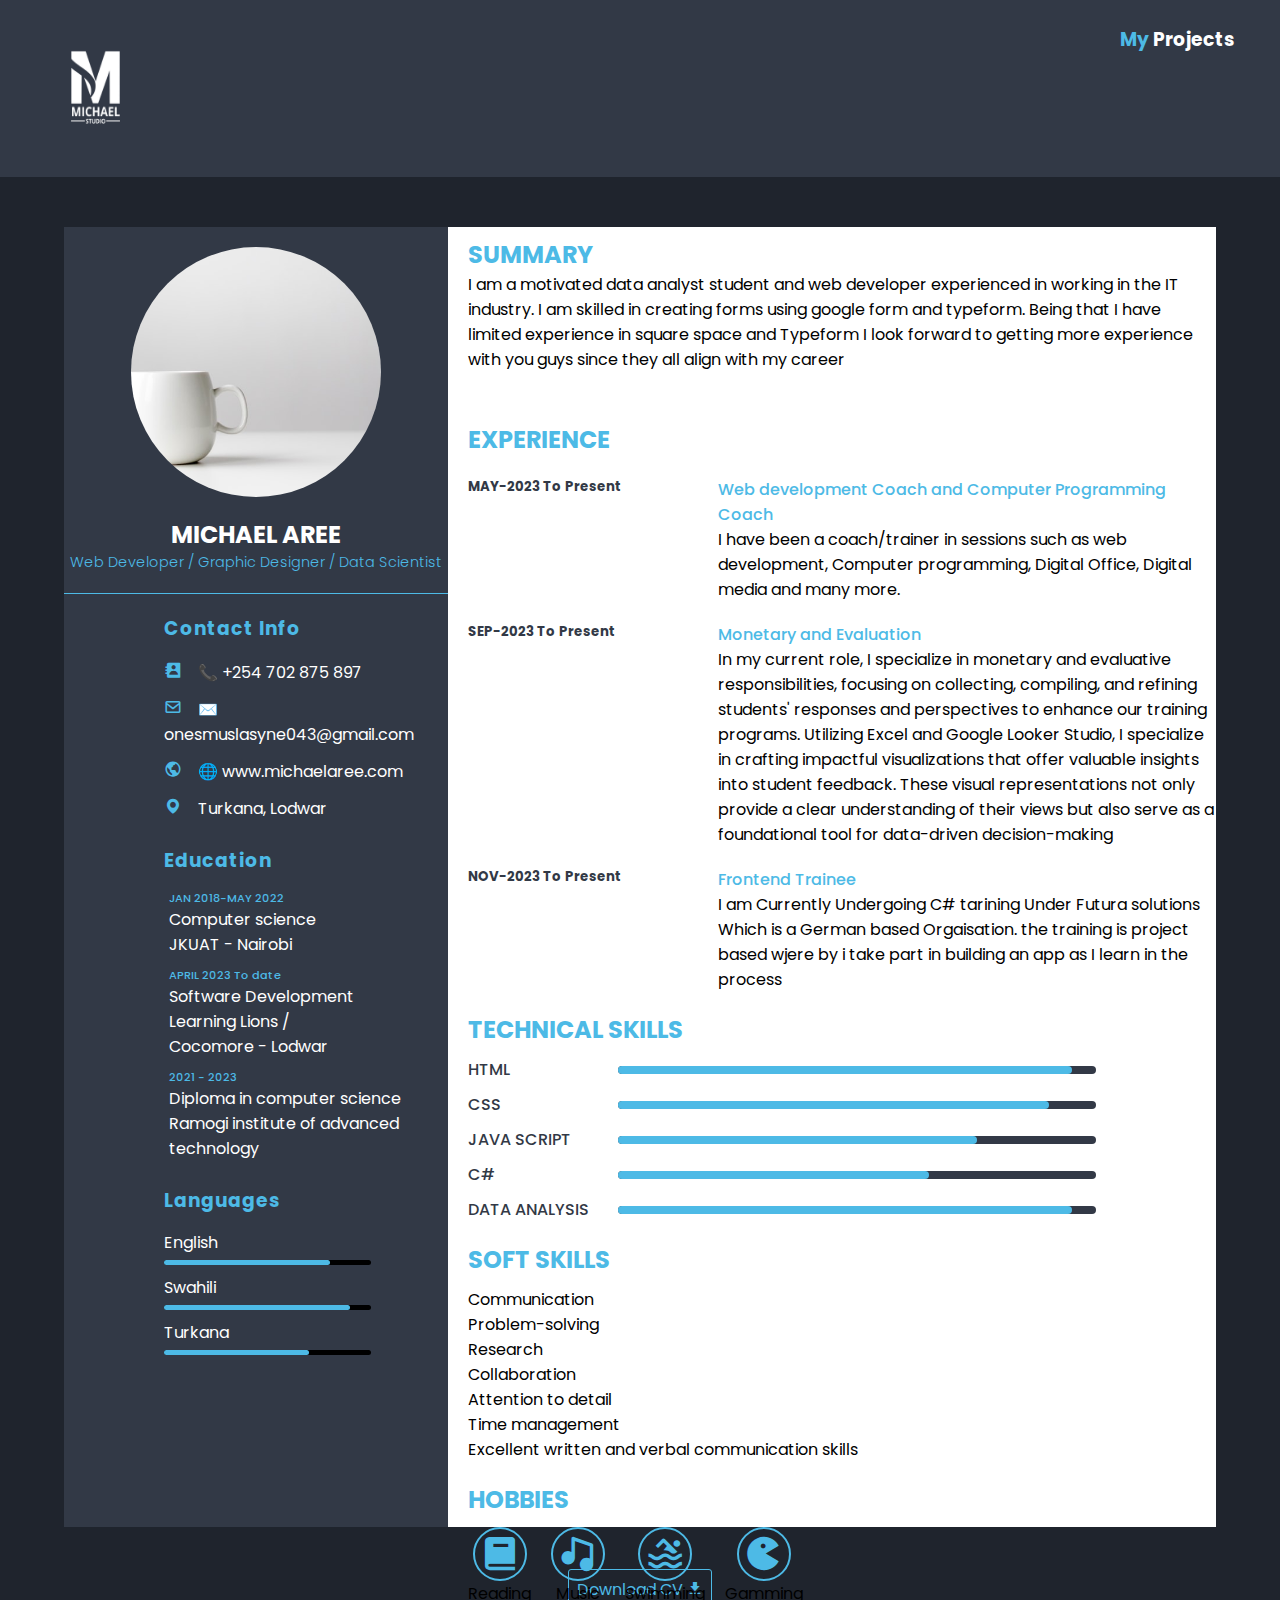
==== resume.html @ cfeb947b "Added portfolio files" ====
<!DOCTYPE html>
<html lang="en">
<head>
  <meta charset="UTF-8">
  <meta name="viewport" content="width=device-width, initial-scale=1.0">
  <link href='https://unpkg.com/boxicons@2.1.4/css/boxicons.min.css' rel='stylesheet'>
  <link rel="icon" href="img/image2.png">
  <link rel="stylesheet" href="./Resume-CV/css/resume.css">
  <title>resume</title>
</head>
<body>
  <header class="section-head">
		<div class="header">
			<a href="/index.html"><img src="./Resume-CV/img/logo.png" alt="logo" height="120px"></a>
			<h3><a href="./projects.html">My <span>Projects</span></h3></a>
		</div>
	</header>
  <section class="resume">
    
    <div class="container">
      <div class="left-side">
        <div class="profiletext">
          <div class="imgbx">
            <img src="./Resume-CV/img/web.jpg" alt="Profile Picture">
          </div> 
          <h2 data-aos="fade-down" >Michael Aree</h2>
          <h4>Web Developer / Graphic Designer / Data Scientist</span></h4>
        </div>
        <div class="contactinfo">
          <h3>Contact Info</h3>
          <ul>
            <li>
              <span class="icon"><i class='bx bxs-contact'></i></span>
              <span>📞 +254 702 875 897</span>
            </li>
          </ul>
          <ul>
            <li>
              <span class="icon"><i class='bx bx-envelope' ></i></span>
              <span>✉️ onesmuslasyne043@gmail.com</span>
            </li>
          </ul>
          <ul>
            <li>
              <span class="icon"><i class='bx bx-world'></i></span>
              <span>🌐 www.michaelaree.com</span>
            </li>
            <li>
              <span class="icon"><i class='bx bxs-map'></i></span>
              <span>Turkana, Lodwar</span>
            </li>
          </ul>
        </div>
        <div class="contactinfo education">
          <h3>Education</h3>
          <ul>
            <li>
             <h5>JAN 2018-MAY 2022</h5>
             <h4>Computer science</h4>
             <h4>JKUAT - Nairobi </h4>
            </li>
          </ul>
          <ul>
            <li>
             <h5>APRIL 2023  To date</h5>
             <h4>Software Development</h4>
             <h4>Learning Lions / <br>Cocomore - Lodwar </h4>
            </li>
          </ul>
          <ul>
            <li>
             <h5>2021 - 2023</h5>
             <h4>Diploma in computer science</h4>
             <h4>Ramogi institute of advanced technology</h4>
            </li>
          </ul>
        </div>
        <div class=" contactinfo language">
          <h3>Languages</h3>
          <ul>
            <li>
              <span class="text"> English</span>
              <span class="percentage">
              <div style="width: 80%;"></div>
            </span>
            </li>
            <li>
              <span class="text"> Swahili</span>
              <span class="percentage">
                <div style="width: 90%;"></div>
              </span>
            </li>
            <li>
              <span class="text">Turkana</span>
              <span class="percentage">
                <div style="width: 70%;"></div>
              </span>
            </li>
          </ul>
        </div>
      </div>
      <div class="right-side">
        <div class="summery">
        <h2 data-aos="fade-down" >SUMMARY</h2>
        <p>I am a motivated data analyst student and web 
          developer experienced in working in the IT industry. I am skilled in creating forms using google form and typeform. Being that I have limited experience in square space and Typeform I look forward to getting 
          more experience with you guys since they all align with my career</p>
      </div>
      <div class="experience">
        <h2>EXPERIENCE</h2>
        <div class="box">
          <div class="year-company">
           <h5>MAY-2023 To Present</h5>
          </div>
          <div class="sub-title">
            <h5>Web development Coach and Computer Programming Coach</h5>
            <p>I have been a coach/trainer in sessions such as web development,
              Computer programming, Digital Office, Digital media and many more.</p>
          </div>
        </div>
        <div class="box">
          <div class="second-company">
           <h5>SEP-2023 To Present </h5>
          </div>
          <div class="sub-title">
             <h5>Monetary and Evaluation</h5>
             <p>In my current role, I specialize in monetary and evaluative 
              responsibilities, focusing on collecting, compiling, and refining students'
               responses and perspectives to enhance our training programs. Utilizing Excel
                and Google Looker Studio, I specialize in crafting impactful visualizations
                 that offer valuable insights into student feedback. These visual representations not only provide a clear understanding of their views but 
              also serve as a foundational tool for data-driven decision-making</p>
           </div>
           </div>
           <div class="box">
           <div class="second-company">
           <h5>NOV-2023 To Present</h5>
          </div>
          <div class="sub-title">
            <h5>Frontend Trainee</h5>
            <p>I am Currently Undergoing C# tarining Under Futura solutions Which is a German based Orgaisation. the training is project based wjere by i take part in building an app as I learn in the process</p>
          </div>
        </div>
        
      </div>
      <div class="skills">
        <h2>Technical Skills</h2>
        <div class="skill">
          <h4>HTML</h4>
          <div class="percent">
            <div style="width: 95%;"></div>
          </div>
        </div>
        <div class="skill">
          <h4>CSS</h4>
          <div class="percent">
            <div style="width: 90%;"></div>
          </div>
        </div>
        <div class="skill">
          <h4>Java Script</h4>
          <div class="percent">
            <div style="width: 75%;"></div>
          </div>
        </div>
        <div class="skill">
          <h4>C#</h4>
          <div class="percent">
            <div style="width: 65%;"></div>
          </div>
        </div>
        <div class="skill">
          <h4>Data Analysis</h4>
          <div class="percent">
            <div style="width: 95%;"></div>
          </div>
        </div>
      </div>
      <div class="s-skills">
        <h2>Soft Skills</h2>
        <p>Communication <br>
          Problem-solving <br>
          Research <br>
          Collaboration <br>
          Attention to detail <br>
          Time management <br>
          Excellent written and verbal communication skills
          </p>
      </div>
      <div class="hobies">
        <h2>Hobbies</h2>
        <div class="hobbyBox">
        <div class="hobby">
          <i class='bx bxs-book'></i>
          <span>Reading</span>
        </div>
        <div class="hobby">
          <i class='bx bxs-music' ></i>
          <span>Music</span>
        </div>
        <div class="hobby">
          <i class='bx bx-swim' ></i>
          <span>Swimming</span>
        </div>
        <div class="hobby">
          <i class='bx bxs-game'></i>
          <span>Gamming</span>
        </div>
      </div>
      </div>
    </div>
    
  </section>
  <div class="button">
    <a href="./Resume-CV/img/Resume.pdf" download="Michael Aree's CV.pdf" class="download-btn">Download CV <i class='bx bxs-download'></i></i></a>
  </div>
  <script src="./Js/main.js"></script>
</body>
</html>
---- Resume-CV/css/resume.css ----
@import url('https://fonts.googleapis.com/css2?family=Poppins:ital,wght@0,100;0,200;0,300;0,400;0,500;0,700;0,800;0,900;1,600&display=swap');

*{
  margin: 0;
  box-sizing: border-box;
  font-family: 'poppins', sans-serif;
  scroll-behavior: smooth;
  border:none;
  outline: none;
  padding: 0;
  
}
body{
  background: var(--bg-color);
}

:root{
  --bg-color:#1f242d;
  --second-bg-color:#323946;
  --text-color:#fff;
  --main-color:#4dbae6ff;
  --other-color: #000;
}
.section-head{
  background:var(--second-bg-color);
  width: 100%;
  padding: 25px;
}
.section-head .header h3 span{
  color: var(--text-color);
}
.section-head .header h3 a {
  color: var(--main-color);
}
.section-head .header img {
  width: 8vw;
  cursor: pointer;
}
.header a{
  text-decoration: none;
}
.section-head .header{
  display: flex;
  justify-content: space-between;
  margin-left: 20px;
  margin-right: 20px;
}
.resume{
  display: flex;
  align-items: center;
  justify-content: center;
  width: 100%;
}
.container{
  position: relative;
  width: 85%;
  align-items: center;
  justify-content: center;
  display: grid;
  height: 1400px;
  grid-template-columns: 1fr 2fr;
}

.container .left-side {
  position: relative;
  background: var(--second-bg-color);
  height: 1300px;
}
.container .right-side {
  position: relative;
  background: var(--text-color);
  height: 1300px;
}
.profiletext{
  position: relative;
  display: flex;
  flex-direction: column;
  align-items: center;
  padding-bottom: 20px;
  border-bottom: 1px solid var(--main-color);
  background: var(--second-bg-color);
}
.profiletext .imgbx{
  position: relative;
  width: 250px;
  height: 250px;
  overflow: hidden;
  margin-top: 20px;
  border-radius: 50%;
}
.profiletext .imgbx img {
  position: absolute;
  top: 0;
  left: 0;
  height: 100%;
  width: 100%;
  object-fit: cover;
}
.profiletext h4 {
  color: var(--main-color);
  font-size: .9rem;
  font-weight: 300;
}
.profiletext h2 {
  color: var(--text-color);
  font-size: 1.5rem;
  margin-top: 20px;
  text-transform: uppercase;
  text-align: center;
  background: var(--second-bg-color);
}

.contactinfo{
text-align: left;
display: inline-block;
padding-left: 100px ;
}
.contactinfo h3, .education h3 {
  padding-top: 20px;
  padding-bottom: 10px;
  color: var(--main-color);
  letter-spacing: 1px;
}
.contactinfo ul li {
  position: relative;
 list-style: none;
 padding: 5px 0;
 color: var(--text-color);
}
.contactinfo ul li .icon{
  display: inline-block;
  width: 30px;
  font-size: 18px;
  color: var(--main-color);
}

.education {
  text-align: left;
  display: inline-block;
 
}
.education ul li {
  list-style: none;
  color: var(--text-color);
  padding: 5px;
}

.education ul li h5{
  font-weight: 500;
  font-size: .7rem;
  color: var(--main-color);
}

.education ul li h4 {
  font-weight: 400;
  font-size: 1rem;
}
.contactinfo.language{
  width: 80%;
}
.language .percentage {
  position: relative;
  width: 100%;
  height: 5px;
  background: var(--other-color);
  display: block;
  border-radius: 20px;
  margin-top: 5px;
}
.contactinfo.language .percentage div {
  position: absolute;
  top: 0;
  left: 0;
  height: 100%;
  background: var(--main-color);
  border-radius: 20px;
}
.right-side{
  padding-left: 20px;
}
.summery {
  margin-bottom: 50px;
}
.summery:last-child{
  margin-bottom: 0;
}

.summery h2{
  padding-top: 10px;
  color: var(--main-color);
}
.experience .box {
  display: flex;
  flex-direction: row;
  margin: 20px 0;
}
.experience .box .year-company, .second-company  {
  min-width: 250px;
}
.box .year-company, .second-company h5{
  color: var(--second-bg-color);
}
.box .sub-title h5{
  color: var(--main-color);
  font-size: 1rem;
  font-weight: 500;

}
.experience  h2{
color: var(--main-color);
}
.skills{
  text-transform: uppercase;
  color: var(--main-color);
}
.skills .skill{
  padding-top: 10px;
}
.skills .skill {
  position: relative;
  width: 100%;
  display: grid;
  grid-template-columns: 150px 1fr;
  justify-content: center;
  align-items: center;
}
.skills .skill h4 {
 color: var(--second-bg-color); 
 font-weight: 500;
}

.skills .skill .percent {
  position: relative;
  width: 80%;
  height: 8px;
  border-radius: 10px;
  background: var(--second-bg-color);
}
.skills .skill .percent div{
  position: absolute;
  top: 0;
  left: 0;
  height: 100%;
  border-radius: inherit;
  background: var(--main-color);
}
.s-skills h2{
color: var(--main-color);
text-transform: uppercase;
padding-top: 20px;
padding-bottom: 10px;
}
.hobies h2 {
  padding-top:20px ;
  padding-bottom:10px ;
  text-transform: uppercase;
  color: var(--main-color);
}
.hobbyBox{
  position: relative;
  display: flex;
  flex-direction: row;
  gap: 20px;
  align-items: center;
}
.hobbyBox .hobby {
position: relative;
display: flex;
flex-direction: column;
align-items: center;
text-align: center;
}

.hobbyBox .hobby .bx {
  color: var(--main-color);
  font-size: 40px;
  border: 2px solid var(--main-color);
  padding: 5px;
  border-radius: 50%;
}

.button {
  text-align: center;
  justify-content: center;
  align-items: center;
  margin-bottom: 20px;
}
.button a {
text-decoration: none;
color: var(--main-color);
border: 1.5px solid var(--main-color);
padding: 8px;
cursor: pointer;
transition: 2s;
border-radius: 3px;
}
.button a:hover{
  background-color: var(--main-color);
  color: var(--text-color);
  transition: .5s;
  border-radius: 3px;
}


@media only screen and (max-width: 480px) {
  .header {
    flex-direction: column;
    align-items: center;
    margin: 0;
  }
  .right-side{
    height: 230rem;

  }
  .hobbyBox{
  }
  .hobies {
    grid-template-columns: repeat(1,1fr);
  }
}
/* Tablets and smaller screens */
@media screen and (max-width: 991px) {
  .container {
    grid-template-columns: 1fr;
    height: auto;
    gap: 1px;
  }
  .right-side {
    padding-left: 0;

  }
  .left-side, .right-side {
    width: 100%;
  }
}

@media(max-width: 1000px) {
  
  .container{
    margin: 10px;
    grid-template-columns: repeat(1,1fr);
    height: 2000px;
  }
  .hobies {
    grid-template-columns: repeat(2,1fr);
  }
}
@media(max-width: 600px){
  .container {
    grid-template-columns: 1fr;
  }
  .left-side .box{
 margin-bottom: 5px;
  }
  .skills {
  grid-template-columns: 1,1fr;
  }
   
  .right-side {
    min-height: 2600px;
    padding-left: 10px;
    padding-right: 5px;

  }
  .hobbyBox {
    flex-direction: column;
  }
}

/* Larger screens */
@media screen and (min-width: 1200px) {
  .container {
    width: 90%;
  }
}
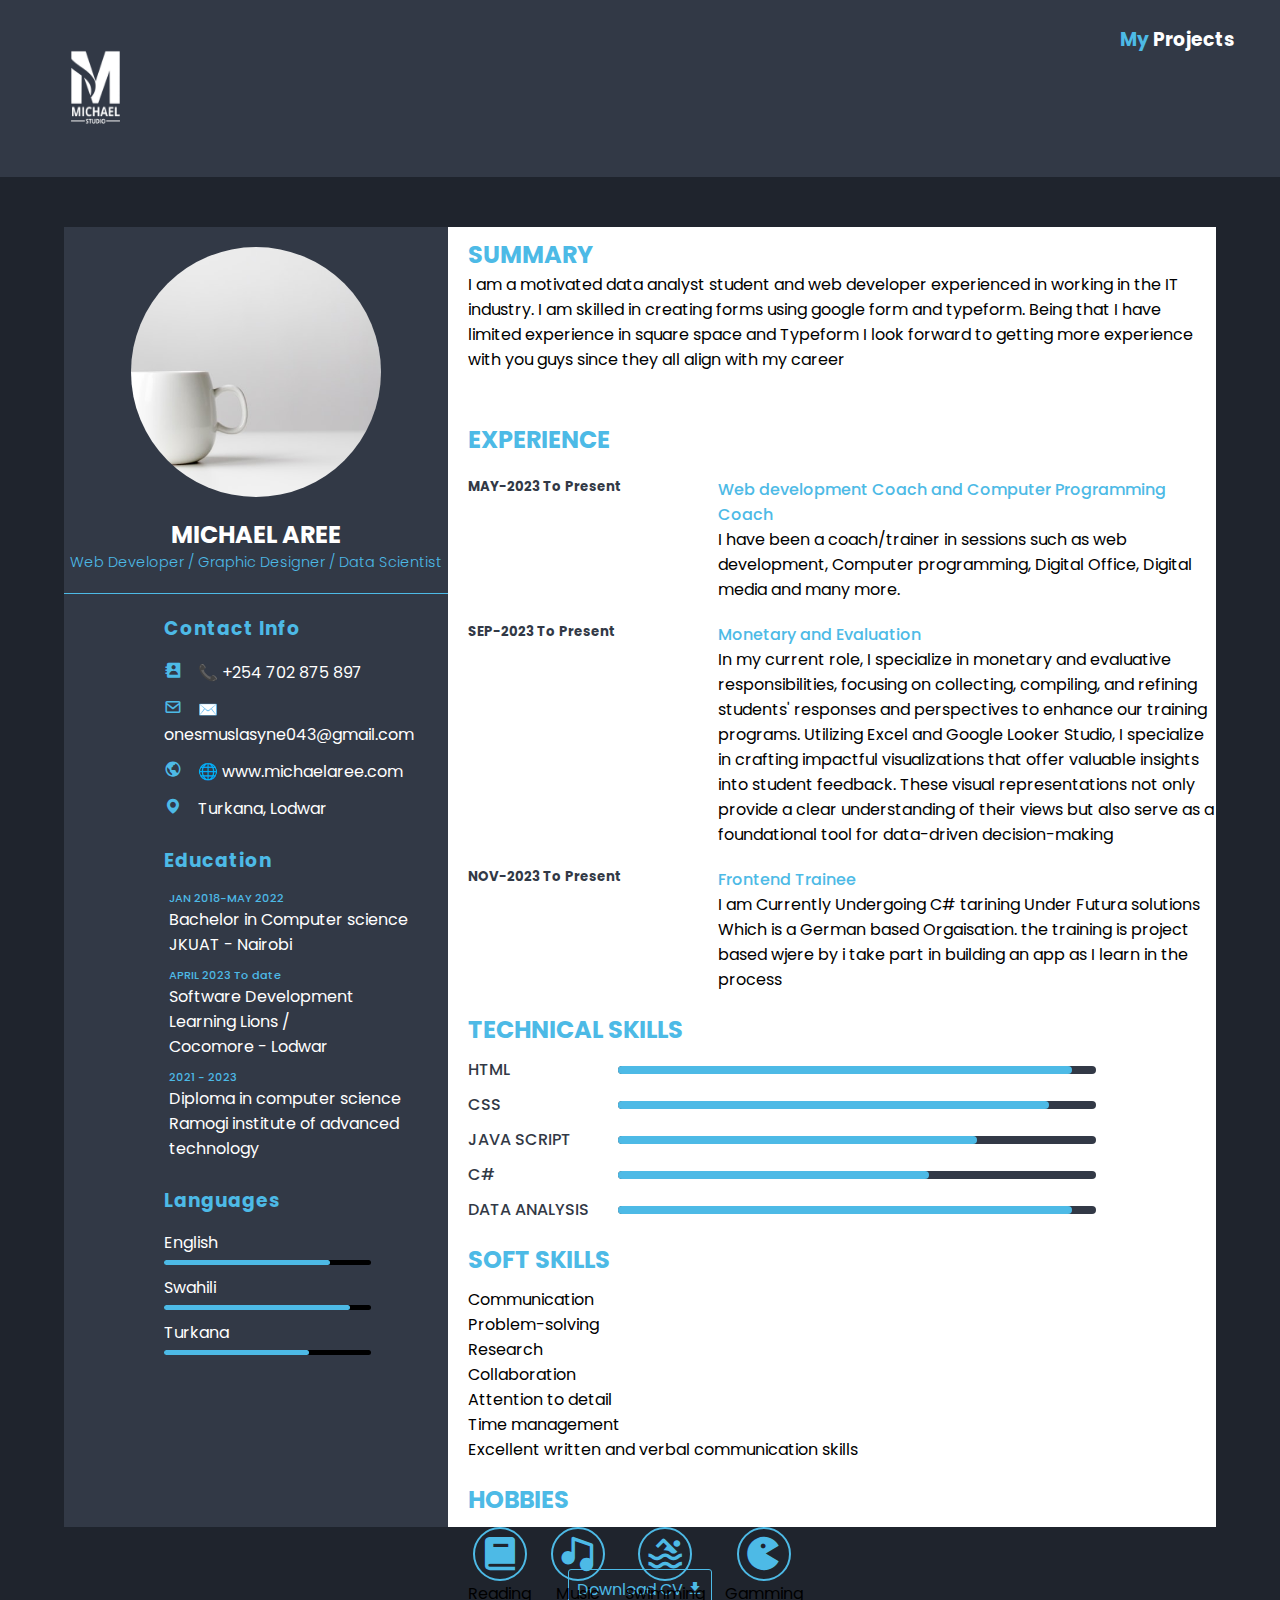
==== commit f0515928: "Added portfolio files" ====
--- a/resume.html
+++ b/resume.html
@@ -56,7 +56,7 @@
           <ul>
             <li>
              <h5>JAN 2018-MAY 2022</h5>
-             <h4>Computer science</h4>
+             <h4>Bachelor in Computer science</h4>
              <h4>JKUAT - Nairobi </h4>
             </li>
           </ul>
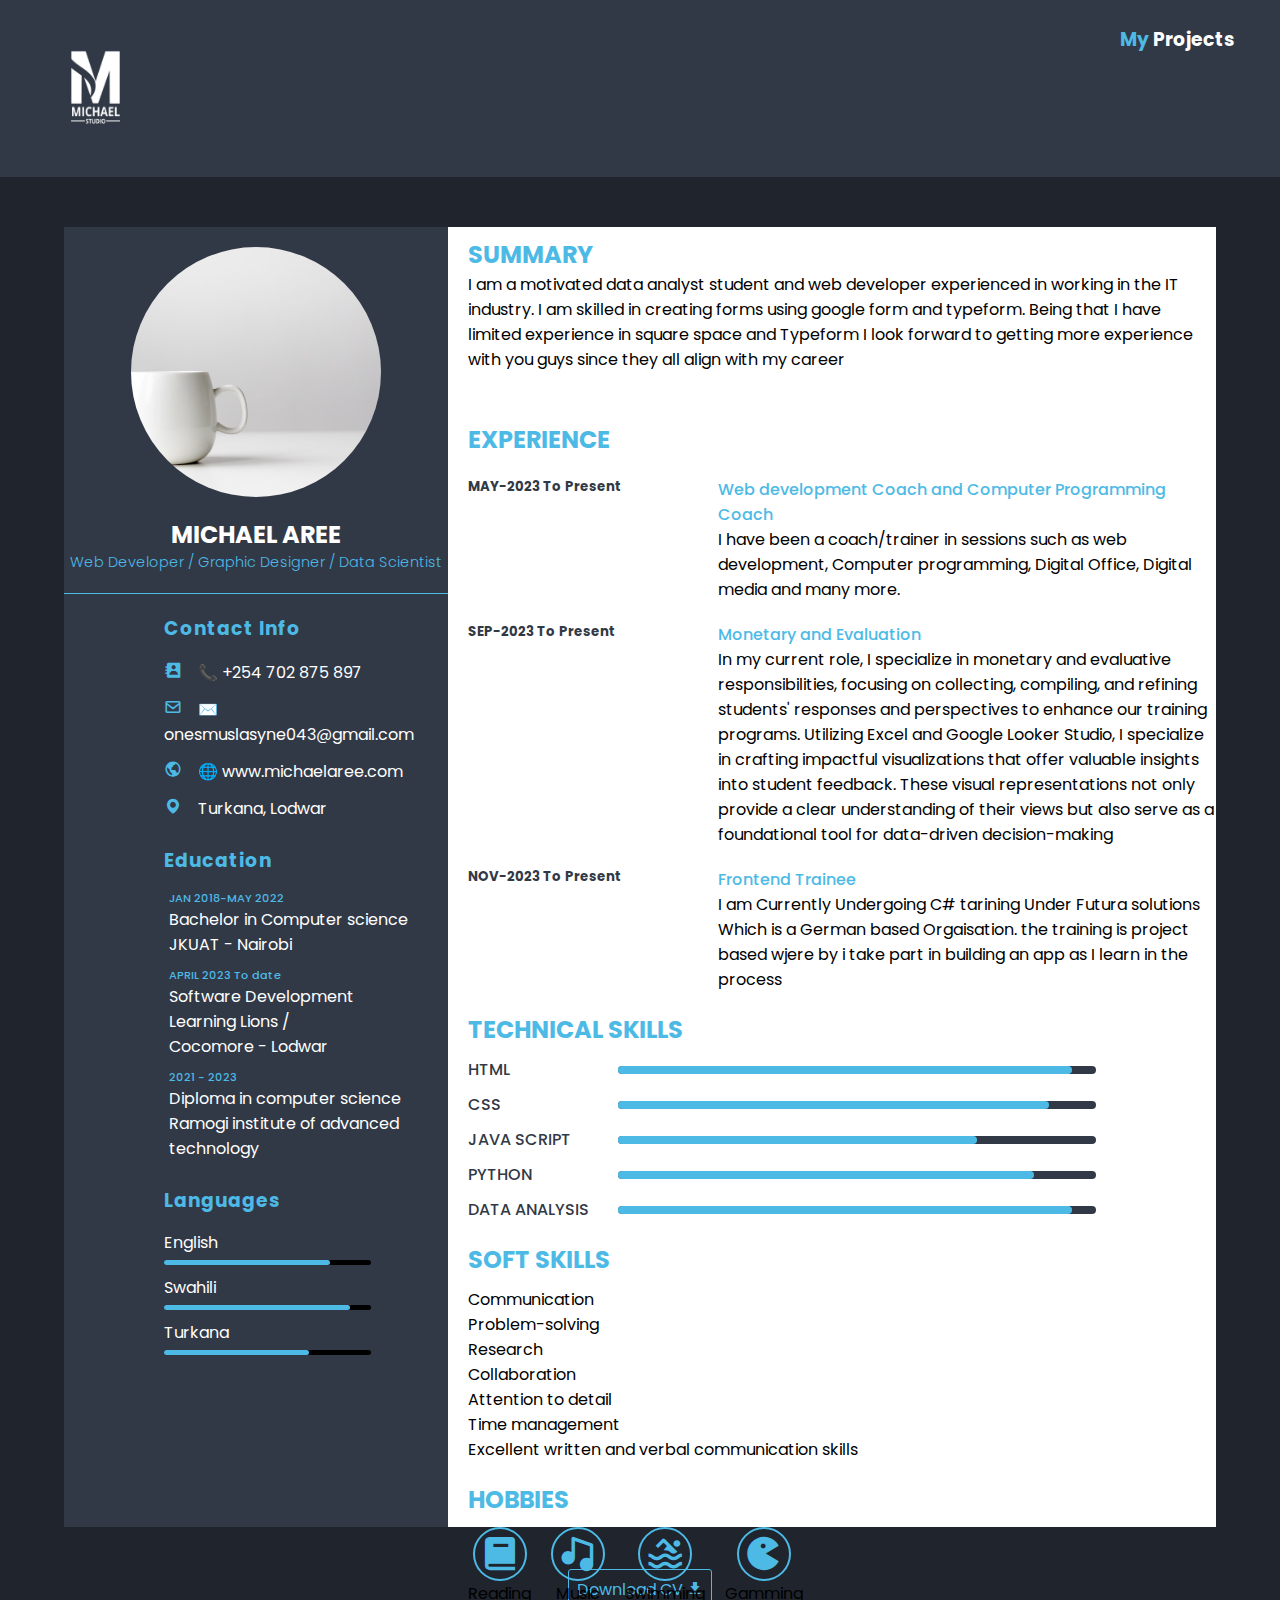
==== commit 8a3d57cb: "Added portfolio files" ====
--- a/resume.html
+++ b/resume.html
@@ -164,9 +164,9 @@
           </div>
         </div>
         <div class="skill">
-          <h4>C#</h4>
-          <div class="percent">
-            <div style="width: 65%;"></div>
+          <h4>PYTHON</h4>
+          <div class="percent">
+            <div style="width: 87%;"></div>
           </div>
         </div>
         <div class="skill">
